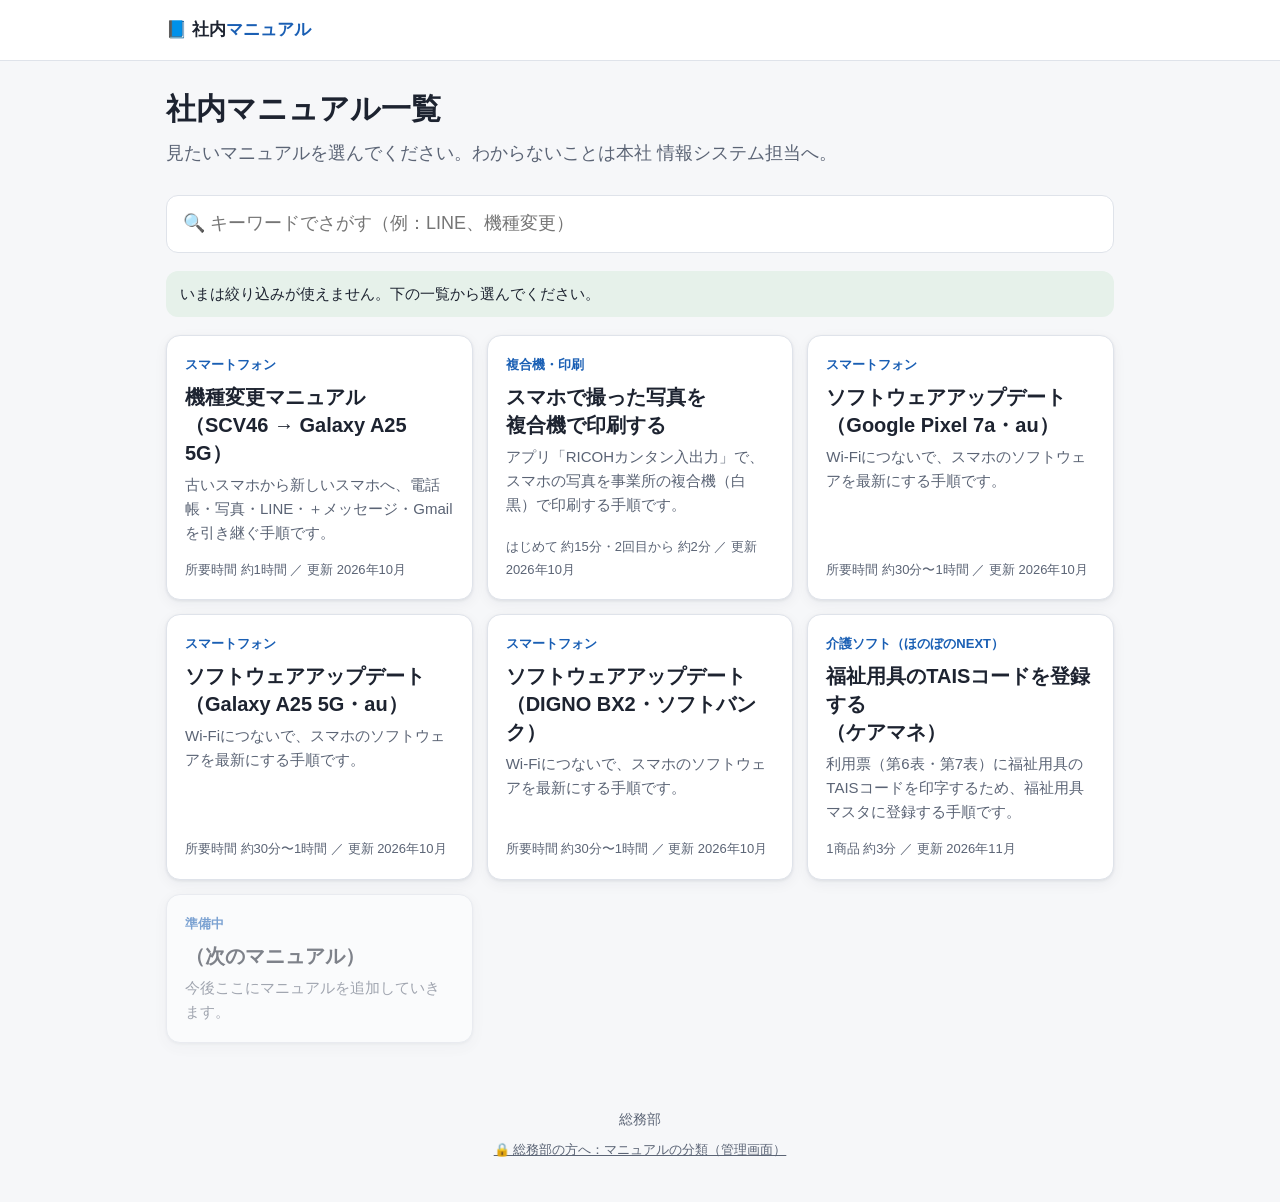
==== index.html @ c129416a "新しいマニュアル「福祉用具のTAISコードを登録する（ほのぼのNEXT・ケアマネ）」を追加 Co-Authored-By: Claude Opus 5.5 <noreply@anthropic.com" ====
<!doctype html>
<html lang="ja">
<head>
<meta charset="utf-8">
<meta name="viewport" content="width=device-width, initial-scale=1">
<meta name="robots" content="noindex, nofollow">
<title>社内マニュアル</title>
<link rel="stylesheet" href="assets/style.css">
</head>
<body>
<header class="site-head">
  <div class="wrap">
    <a class="logo" href="index.html">📘 社内<span>マニュアル</span></a>
  </div>
</header>

<main class="wrap">
  <div class="hero">
    <h1>社内マニュアル一覧</h1>
    <p>見たいマニュアルを選んでください。わからないことは本社 情報システム担当へ。</p>
  </div>

  <p><input id="search" class="search" type="search" placeholder="🔍 キーワードでさがす（例：LINE、機種変更）"></p>

  <!-- 絞り込みボタン（中身は assets/top.js が作る。分類は総務部の管理画面 admin.html で決める） -->
  <div id="filters" class="filters" hidden></div>
  <p id="filter-note" class="filter-note" hidden>いまは絞り込みが使えません。下の一覧から選んでください。</p>
  <p id="no-result" class="filter-note" hidden>あてはまるマニュアルがありません。ボタンの「全て」を押すと、すべて表示されます。</p>

  <div class="cards">
    <!-- ▼ マニュアルを追加するときは、この <a class="card"> … </a> をコピーして書きかえてください ▼ -->
    <a class="card" href="manuals/smartphone-kishuhenko/index.html">
      <span class="cat">スマートフォン</span>
      <h2>機種変更マニュアル<br>（SCV46 → Galaxy A25 5G）</h2>
      <p>古いスマホから新しいスマホへ、電話帳・写真・LINE・＋メッセージ・Gmailを引き継ぐ手順です。</p>
      <span class="foot">所要時間 約1時間 ／ 更新 2026年10月</span>
    </a>
    <!-- ▲ ここまで ▲ -->

    <a class="card" href="manuals/fukugoki-smaho-print/index.html">
      <span class="cat">複合機・印刷</span>
      <h2>スマホで撮った写真を<br>複合機で印刷する</h2>
      <p>アプリ「RICOHカンタン入出力」で、スマホの写真を事業所の複合機（白黒）で印刷する手順です。</p>
      <span class="foot">はじめて 約15分・2回目から 約2分 ／ 更新 2026年10月</span>
    </a>

    <a class="card" href="manuals/smartphone-update-pixel7a/index.html">
      <span class="cat">スマートフォン</span>
      <h2>ソフトウェアアップデート<br>（Google Pixel 7a・au）</h2>
      <p>Wi-Fiにつないで、スマホのソフトウェアを最新にする手順です。</p>
      <span class="foot">所要時間 約30分〜1時間 ／ 更新 2026年10月</span>
    </a>

    <a class="card" href="manuals/smartphone-update-galaxya25/index.html">
      <span class="cat">スマートフォン</span>
      <h2>ソフトウェアアップデート<br>（Galaxy A25 5G・au）</h2>
      <p>Wi-Fiにつないで、スマホのソフトウェアを最新にする手順です。</p>
      <span class="foot">所要時間 約30分〜1時間 ／ 更新 2026年10月</span>
    </a>

    <a class="card" href="manuals/smartphone-update-dignobx2/index.html">
      <span class="cat">スマートフォン</span>
      <h2>ソフトウェアアップデート<br>（DIGNO BX2・ソフトバンク）</h2>
      <p>Wi-Fiにつないで、スマホのソフトウェアを最新にする手順です。</p>
      <span class="foot">所要時間 約30分〜1時間 ／ 更新 2026年10月</span>
    </a>

    <a class="card" href="manuals/honobono-tais-touroku/index.html">
      <span class="cat">介護ソフト（ほのぼのNEXT）</span>
      <h2>福祉用具のTAISコードを登録する<br>（ケアマネ）</h2>
      <p>利用票（第6表・第7表）に福祉用具のTAISコードを印字するため、福祉用具マスタに登録する手順です。</p>
      <span class="foot">1商品 約3分 ／ 更新 2026年11月</span>
    </a>

    <a class="card soon" href="#">
      <span class="cat">準備中</span>
      <h2>（次のマニュアル）</h2>
      <p>今後ここにマニュアルを追加していきます。</p>
    </a>
  </div>
</main>

<footer class="site-foot">
  総務部
  <div class="admin-link"><a href="admin.html">🔒 総務部の方へ：マニュアルの分類（管理画面）</a></div>
</footer>
<script src="assets/manual.js"></script>
<script src="assets/config.js"></script>
<script src="assets/top.js"></script>
</body>
</html>
---- assets/style.css ----
/* =========================================================
   社内マニュアル 共通スタイル
   ・文字は大きめ、ボタンは押しやすく
   ・オレンジ＝古いスマホ／青＝新しいスマホ
   ========================================================= */
:root {
  --bg: #f6f7f9;
  --card: #ffffff;
  --text: #1d2330;
  --sub: #5b6475;
  --line: #dfe3ea;
  --brand: #1a5fb4;
  --brand-soft: #e7f0fb;
  --old: #d9640b;        /* 古いスマホ */
  --old-soft: #fff1e5;
  --new: #1a5fb4;        /* 新しいスマホ */
  --new-soft: #e7f0fb;
  --ok: #1f8a4c;
  --ok-soft: #e6f5ec;
  --warn: #b42318;
  --warn-soft: #fdecea;
  --tap: #e5262a;
  --radius: 14px;
  --shadow: 0 1px 3px rgba(20, 30, 50, .08), 0 4px 14px rgba(20, 30, 50, .05);
}
@media (prefers-color-scheme: dark) {
  :root:not([data-theme="light"]) {
    --bg: #14171d; --card: #1d222b; --text: #e8ebf1; --sub: #a3abba; --line: #333a46;
    --brand: #6ea8f0; --brand-soft: #1e2b3d;
    --old: #f39a4f; --old-soft: #33261b; --new: #6ea8f0; --new-soft: #1e2b3d;
    --ok: #5fcf8e; --ok-soft: #19302a; --warn: #f2867d; --warn-soft: #3a2020;
    --shadow: none;
  }
}
:root[data-theme="dark"] {
  --bg: #14171d; --card: #1d222b; --text: #e8ebf1; --sub: #a3abba; --line: #333a46;
  --brand: #6ea8f0; --brand-soft: #1e2b3d;
  --old: #f39a4f; --old-soft: #33261b; --new: #6ea8f0; --new-soft: #1e2b3d;
  --ok: #5fcf8e; --ok-soft: #19302a; --warn: #f2867d; --warn-soft: #3a2020;
  --shadow: none;
}

* { box-sizing: border-box; }
html { scroll-behavior: smooth; scroll-padding-top: 76px; }
body {
  margin: 0;
  background: var(--bg);
  color: var(--text);
  font-family: "BIZ UDPGothic", "Hiragino Kaku Gothic ProN", "Yu Gothic UI", "Meiryo", sans-serif;
  font-size: 18px;
  line-height: 1.75;
  -webkit-text-size-adjust: 100%;
}
a { color: var(--brand); }
img { max-width: 100%; }
.wrap { max-width: 980px; margin: 0 auto; padding: 0 16px; }

/* ---------- ヘッダー ---------- */
.site-head {
  position: sticky; top: 0; z-index: 10;
  background: var(--card); border-bottom: 1px solid var(--line);
}
.site-head .wrap { display: flex; align-items: center; gap: 12px; min-height: 60px; }
.site-head .logo { white-space: nowrap; font-weight: 700; text-decoration: none; color: var(--text); font-size: 17px; }
.site-head .logo span { color: var(--brand); }
.site-head .spacer { flex: 1; }
.btn-ghost {
  border: 1px solid var(--line); background: var(--card); color: var(--text);
  font: inherit; font-size: 15px; padding: 6px 14px; border-radius: 999px; cursor: pointer; text-decoration: none; white-space: nowrap;
}
.btn-ghost:hover { border-color: var(--brand); }

/* ---------- タイトル ---------- */
.hero { padding: 28px 0 8px; }
.hero h1 { font-size: 30px; line-height: 1.35; margin: 0 0 8px; }
.hero p { margin: 0; color: var(--sub); }
.meta { display: flex; flex-wrap: wrap; gap: 8px; margin-top: 14px; }
.chip {
  display: inline-block; font-size: 14px; padding: 3px 12px; border-radius: 999px;
  background: var(--brand-soft); color: var(--brand); font-weight: 700;
}

/* ---------- 目次（ステップ） ---------- */
.toc {
  display: grid; grid-template-columns: repeat(auto-fit, minmax(125px, 1fr)); gap: 8px;
  margin: 20px 0; padding: 0; list-style: none;
}
.toc a {
  display: block; text-decoration: none; color: var(--text);
  background: var(--card); border: 1px solid var(--line); border-radius: 12px;
  padding: 10px 12px; font-size: 15px; line-height: 1.4; height: 100%;
}
.toc a b { display: block; color: var(--brand); font-size: 13px; }
.toc a.done { border-color: var(--ok); background: var(--ok-soft); }
.toc a.done b::after { content: " ✔"; color: var(--ok); }

/* ---------- セクション ---------- */
.section {
  background: var(--card); border-radius: var(--radius); box-shadow: var(--shadow);
  border: 1px solid var(--line); padding: 22px 20px; margin: 20px 0;
}
.section > h2 {
  display: flex; align-items: center; gap: 12px; flex-wrap: wrap;
  font-size: 24px; line-height: 1.4; margin: 0 0 6px;
}
.section > h2 .num {
  flex: none; display: inline-grid; place-items: center;
  min-width: 46px; height: 46px; padding: 0 10px; border-radius: 12px;
  background: var(--brand); color: #fff; font-size: 15px; line-height: 1.1; text-align: center;
}
.section > h2 .time { font-size: 14px; font-weight: 400; color: var(--sub); }
.section > .lead { color: var(--sub); margin: 0 0 12px; }

/* ---------- 手順（1つの操作＝1ブロック） ---------- */
.step {
  display: grid; grid-template-columns: 1fr 230px; gap: 20px; align-items: start;
  padding: 18px 0; border-top: 1px dashed var(--line);
}
.step.no-shot { grid-template-columns: 1fr; }
.step h3 { font-size: 20px; margin: 0 0 6px; line-height: 1.5; display: flex; gap: 10px; align-items: baseline; flex-wrap: wrap; }
.step h3 .n {
  flex: none; display: inline-grid; place-items: center; width: 30px; height: 30px; border-radius: 50%;
  background: var(--text); color: var(--card); font-size: 15px;
}
.step ol, .step ul { margin: 6px 0; padding-left: 1.4em; }
.step li { margin: 4px 0; }
.step p { margin: 6px 0; }
.k { /* 画面のボタン名 */
  display: inline-block; font-weight: 700; padding: 0 8px; margin: 0 2px; border-radius: 6px;
  background: var(--bg); border: 1px solid var(--line); line-height: 1.6;
}
.who { /* どちらのスマホで操作するか */
  display: inline-block; font-size: 14px; font-weight: 700; padding: 2px 10px; border-radius: 6px; color: #fff; white-space: nowrap;
}
.who.old { background: var(--old); }
.who.new { background: var(--new); }
.who.both { background: linear-gradient(90deg, var(--old) 50%, var(--new) 50%); }

@media (max-width: 680px) {
  .hero h1 { font-size: 25px; }
  .step { grid-template-columns: 1fr; }
  .step .shot { justify-self: center; }
  .section { padding: 18px 14px; }
  .site-head .wrap { gap: 6px; }
  .btn-ghost { font-size: 13px; padding: 5px 10px; }
}

/* ---------- 注意・ヒント ---------- */
.box { border-radius: 12px; padding: 12px 16px; margin: 12px 0; border-left: 6px solid; }
.box p { margin: 4px 0; }
.box ul { margin: 4px 0; padding-left: 1.3em; }
.box .ttl { font-weight: 700; display: block; }
.box.warn { background: var(--warn-soft); border-color: var(--warn); }
.box.warn .ttl { color: var(--warn); }
.box.ok { background: var(--ok-soft); border-color: var(--ok); }
.box.ok .ttl { color: var(--ok); }
.box.info { background: var(--brand-soft); border-color: var(--brand); }
.box.info .ttl { color: var(--brand); }
.box.hq { background: var(--bg); border: 2px dashed var(--sub); border-left-width: 2px; }

/* ---------- チェックリスト ---------- */
.check { list-style: none; padding: 0 !important; margin: 8px 0; }
.check li { margin: 0 0 8px !important; }
.check label {
  display: flex; gap: 12px; align-items: flex-start; cursor: pointer;
  background: var(--bg); border: 1px solid var(--line); border-radius: 10px; padding: 10px 12px;
}
.check input { width: 24px; height: 24px; margin: 3px 0 0; flex: none; accent-color: var(--ok); }
.check input:checked + span { color: var(--sub); text-decoration: line-through; }
.check label:has(input:checked) { background: var(--ok-soft); border-color: var(--ok); }

/* ---------- 用意するもの ---------- */
.items { display: grid; grid-template-columns: repeat(auto-fit, minmax(190px, 1fr)); gap: 10px; margin: 10px 0; }
.items div { background: var(--bg); border: 1px solid var(--line); border-radius: 12px; padding: 12px; font-size: 16px; line-height: 1.5; }
.items .ic { font-size: 28px; display: block; }

/* ---------- 困ったとき ---------- */
details { border: 1px solid var(--line); border-radius: 10px; margin: 8px 0; background: var(--bg); }
summary { cursor: pointer; padding: 12px 14px; font-weight: 700; }
details > div { padding: 0 16px 12px; }

/* ---------- 一覧ページのカード ---------- */
.search { width: 100%; font: inherit; padding: 12px 16px; border: 1px solid var(--line); border-radius: 12px; background: var(--card); color: var(--text); }
.cards { display: grid; grid-template-columns: repeat(auto-fill, minmax(270px, 1fr)); gap: 14px; margin: 18px 0 40px; }
.card {
  display: flex; flex-direction: column; gap: 6px; text-decoration: none; color: var(--text);
  background: var(--card); border: 1px solid var(--line); border-radius: var(--radius); padding: 18px; box-shadow: var(--shadow);
}
.card:hover { border-color: var(--brand); }
.card .cat { font-size: 13px; color: var(--brand); font-weight: 700; }
.card h2 { font-size: 20px; margin: 0; line-height: 1.4; }
.card p { margin: 0; color: var(--sub); font-size: 15px; line-height: 1.6; }
.card .foot { margin-top: auto; padding-top: 8px; font-size: 13px; color: var(--sub); }
.card.soon { opacity: .55; pointer-events: none; }

/* ---------- 一覧ページの絞り込みボタン（会社の色：緑） ---------- */
:root { --kt-green: #007237; --kt-green-soft: #e6f1ea; }
@media (prefers-color-scheme: dark) { :root:not([data-theme="light"]) { --kt-green: #4fbf7f; --kt-green-soft: #18301f; } }
:root[data-theme="dark"] { --kt-green: #4fbf7f; --kt-green-soft: #18301f; }
.filters { display: grid; gap: 10px; margin: 14px 0 0; }
.filters[hidden], .filter-note[hidden] { display: none; }
.filter-row { display: flex; flex-wrap: wrap; align-items: center; gap: 8px; }
.filter-label { flex: 0 0 4.2em; font-size: 14px; font-weight: 700; color: var(--sub); }
.filter-btn {
  font: inherit; font-size: 15px; line-height: 1.3; min-height: 40px; padding: 7px 14px;
  border: 1px solid var(--line); border-radius: 999px; background: var(--card); color: var(--text); cursor: pointer;
}
.filter-btn:hover { border-color: var(--kt-green); }
.filter-btn[aria-pressed="true"] { background: var(--kt-green); border-color: var(--kt-green); color: #fff; font-weight: 700; }
:root[data-theme="dark"] .filter-btn[aria-pressed="true"] { color: #10170f; }
@media (prefers-color-scheme: dark) { :root:not([data-theme="light"]) .filter-btn[aria-pressed="true"] { color: #10170f; } }
.filter-btn:focus-visible { outline: 3px solid var(--kt-green-soft); outline-offset: 2px; }
.filter-note { margin: 12px 0 0; padding: 10px 14px; border-radius: 12px; background: var(--kt-green-soft); color: var(--text); font-size: 15px; }
@media (max-width: 480px) { .filter-label { flex-basis: 100%; } }
.site-foot .admin-link { margin-top: 8px; font-size: 13px; }
.site-foot .admin-link a { color: var(--sub); }

.site-foot { color: var(--sub); font-size: 14px; padding: 24px 0 40px; text-align: center; }

/* =========================================================
   スマホ画面のイメージ（スクリーンショット代わり）
   実機のスクリーンショットに差し替える場合は
   <figure class="shot"> の中を <img src="..."> にするだけでOK
   ========================================================= */
.shot { margin: 0; text-align: center; }
.shot figcaption { font-size: 14px; margin-bottom: 6px; }
.shot img { width: 220px; border-radius: 22px; border: 1px solid var(--line); }
.phone {
  width: 220px; height: 420px; margin: 0 auto; position: relative; overflow: hidden;
  border: 9px solid #1f2229; border-radius: 30px; background: #fff; color: #1f2229;
  font-family: "Yu Gothic UI", "Meiryo", sans-serif; font-size: 12px; line-height: 1.45; text-align: left;
  box-shadow: 0 6px 16px rgba(0,0,0,.15);
}
.phone.old { border-color: #3a2a1d; }
.phone .sb { display: flex; justify-content: space-between; padding: 4px 12px 2px; font-size: 10px; color: #666; }
.phone .app { padding: 8px 12px; font-weight: 700; font-size: 14px; border-bottom: 1px solid #eee; display: flex; align-items: center; gap: 6px; }
.phone .app.line { background: #06c755; color: #fff; border: 0; }
.phone .body { padding: 10px 12px; }
.phone .big { font-size: 17px; font-weight: 700; margin: 14px 0 6px; line-height: 1.35; }
.phone .muted { color: #777; font-size: 11px; }
.phone .row { padding: 9px 10px; border-bottom: 1px solid #f0f0f0; display: flex; align-items: center; gap: 8px; }
.phone .row .ico { width: 22px; height: 22px; border-radius: 6px; background: #e8ecf3; flex: none; display: grid; place-items: center; font-size: 12px; }
.phone .row small { display: block; color: #888; font-size: 10px; }
.phone .pill {
  display: block; text-align: center; padding: 8px 10px; margin: 8px 0; border-radius: 999px;
  background: #1a5fb4; color: #fff; font-weight: 700;
}
.phone .pill.line { background: #06c755; }
.phone .pill.light { background: #eef2f8; color: #1a5fb4; }
.phone .bottom { position: absolute; left: 12px; right: 12px; bottom: 14px; }
.phone .bottom.split { display: flex; justify-content: space-between; align-items: center; }
.phone .tabs { position: absolute; left: 0; right: 0; bottom: 0; display: flex; border-top: 1px solid #eee; background: #fafafa; }
.phone .tabs span { flex: 1; text-align: center; padding: 8px 0; font-size: 10px; color: #888; }
.phone .tabs span.on { color: #1f2229; font-weight: 700; }
.phone .center { text-align: center; }
.phone .qr {
  width: 110px; height: 110px; margin: 10px auto; background:
    conic-gradient(from 90deg at 2px 2px, #0000 25%, #1f2229 0) 0 0/14px 14px,
    repeating-linear-gradient(45deg, #1f2229 0 4px, #fff 4px 9px);
  border: 8px solid #fff; outline: 2px solid #1f2229;
}
.phone .cam {
  width: 130px; height: 130px; margin: 14px auto; border-radius: 12px; background: #2a2e36; position: relative;
}
.phone .cam::before { content: ""; position: absolute; inset: 22px; border: 3px solid #fff; border-radius: 10px; }
.phone .tick { display: inline-grid; place-items: center; width: 16px; height: 16px; border-radius: 4px; background: #1a5fb4; color: #fff; font-size: 10px; flex: none; }
.phone .bar { height: 8px; background: #e8ecf3; border-radius: 99px; overflow: hidden; margin: 10px 0 4px; }
.phone .bar i { display: block; height: 100%; width: 62%; background: #1a5fb4; }
.phone .avatar { width: 26px; height: 26px; border-radius: 50%; background: #9db8e0; display: inline-block; }
.phone .grid { display: grid; grid-template-columns: repeat(3, 1fr); gap: 3px; margin-top: 8px; }
.phone .grid i { aspect-ratio: 1; background: #cfd9e6; border-radius: 2px; }
.phone .grid i:nth-child(3n) { background: #e7d6c3; }
.phone .grid i:nth-child(4n) { background: #c9e2cf; }
.phone .input { border: 1px solid #ccd; border-radius: 6px; padding: 7px 8px; margin: 6px 0; color: #999; }
.phone .dots { display: flex; justify-content: center; gap: 8px; margin: 14px 0; }
.phone .dots i { width: 14px; height: 14px; border-radius: 50%; border: 2px solid #1f2229; }
.phone .dots i.f { background: #1f2229; }

/* タップする場所（赤い枠） */
.phone .tap { outline: 3px solid var(--tap); outline-offset: 1px; border-radius: 8px; position: relative; animation: blink 1.6s ease-in-out infinite; }
.phone .tap::after {
  content: "タップ"; position: absolute; right: -2px; top: -14px;
  background: var(--tap); color: #fff; font-size: 9px; font-weight: 700; padding: 1px 6px; border-radius: 99px; line-height: 1.5;
}
.phone .tap.lbl-left::after { right: auto; left: -2px; }
@keyframes blink { 50% { outline-color: rgba(229, 38, 42, .35); } }
@media (prefers-reduced-motion: reduce) { .phone .tap { animation: none; } }

/* ---------- 印刷 ---------- */
@media print {
  body { background: #fff; font-size: 13px; }
  .site-head, .toc, .no-print { display: none !important; }
  .section { box-shadow: none; break-inside: auto; padding: 10px 0; border: 0; border-top: 2px solid #000; border-radius: 0; }
  .step { break-inside: avoid; grid-template-columns: 1fr 170px; }
  .phone { width: 160px; height: 305px; font-size: 9px; box-shadow: none; transform: none; }
  .phone .tap { animation: none; }
  details { border: 0; } details > div { display: block; }
}

/* ---------- 説明用のイラスト（SVG） ---------- */
.illust svg { width: 230px; height: auto; background: #fff; border-radius: 16px; border: 1px solid var(--line); display: block; margin: 0 auto; }
.illust .t { font-family: "Yu Gothic UI", "Meiryo", sans-serif; font-size: 12px; fill: #1f2229; }
.illust .t.b { font-weight: 700; font-size: 13px; }
.illust .t.s { font-size: 11px; }
.illust .t.sub { fill: #6b7280; }
.illust .t.red { fill: #e5262a; font-weight: 700; }
.illust .box-out { fill: #f1f3f6; stroke: #6b7280; stroke-width: 1.5; }
.illust .box-in { fill: #fff; stroke: #1a5fb4; stroke-width: 1.5; }
.illust .body { fill: #1f2229; }
.illust .screen { fill: #dfe8f5; }
.illust .tray { fill: #c9ced6; stroke: #8a919c; stroke-width: 1; }
.illust .slot { fill: #eef0f3; stroke: #8a919c; }
.illust .sim { fill: #fff; stroke: #1f2229; stroke-width: 1.5; }
.illust .gold { fill: #e3b341; stroke: #a07a1c; }
.illust .pin { fill: none; stroke: #4b5563; stroke-width: 2; }
.illust .arrow { fill: none; stroke: #1f2229; stroke-width: 1.5; }
.illust .ring { fill: none; stroke: #e5262a; stroke-width: 3; }
@media print { .illust svg { width: 170px; } }

/* ---------- とても狭い画面への対応 ---------- */
.phone { max-width: 100%; }
.illust svg, .shot img { max-width: 100%; }
@media (max-width: 380px) {
  .wrap { padding: 0 10px; }
  .section { padding: 16px 10px; }
  .site-head .logo { font-size: 15px; }
  #print-page { display: none; }
}
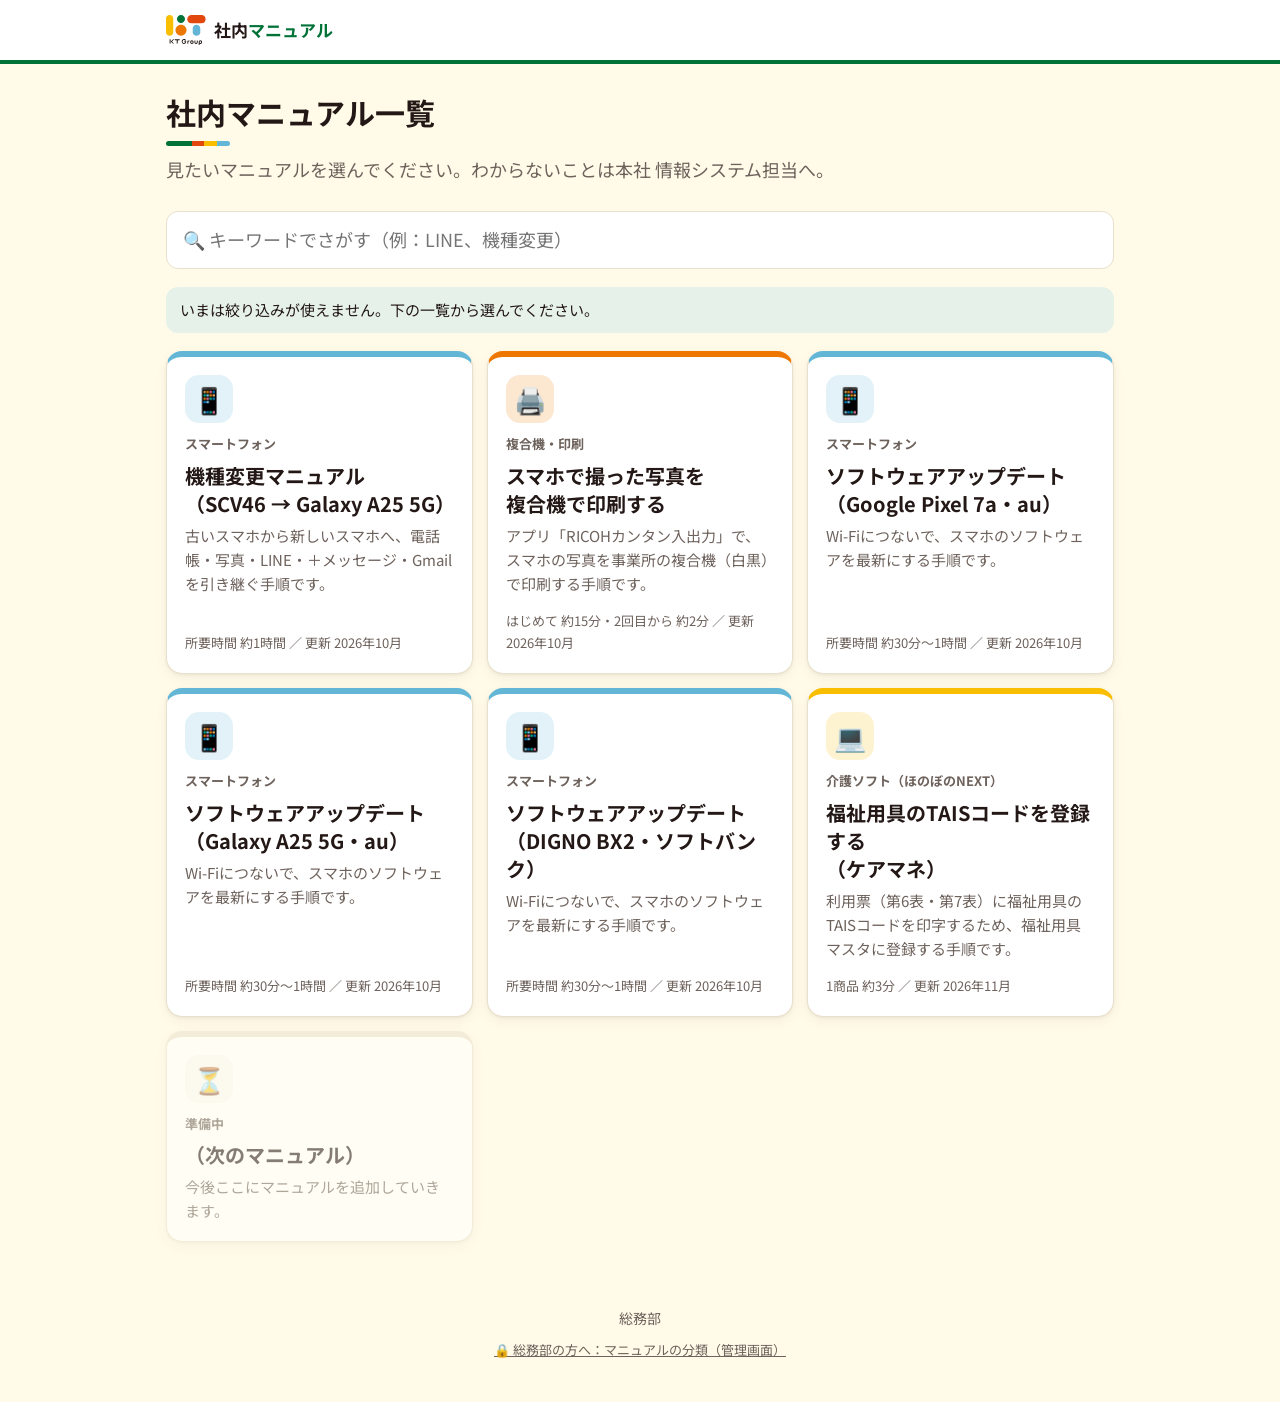
==== commit 45600975: "サイト全体を会社の色（KTカラー）に変更し、ロゴとアイコンを追加 - 背景クリーム・メイン緑・強調の朱、文字は Noto Sans JP（会社のホームページと同じ） - ヘッダーに KTグループのロゴ" ====
--- a/index.html
+++ b/index.html
@@ -10,7 +10,7 @@
 <body>
 <header class="site-head">
   <div class="wrap">
-    <a class="logo" href="index.html">📘 社内<span>マニュアル</span></a>
+    <a class="logo" href="index.html"><img class="logo-img" src="assets/kt-logo.svg" alt="KTグループ">社内<span>マニュアル</span></a>
   </div>
 </header>
 
@@ -28,8 +28,10 @@
   <p id="no-result" class="filter-note" hidden>あてはまるマニュアルがありません。ボタンの「全て」を押すと、すべて表示されます。</p>
 
   <div class="cards">
-    <!-- ▼ マニュアルを追加するときは、この <a class="card"> … </a> をコピーして書きかえてください ▼ -->
-    <a class="card" href="manuals/smartphone-kishuhenko/index.html">
+    <!-- ▼ マニュアルを追加するときは、この <a class="card …"> … </a> をコピーして書きかえてください
+         色とアイコン：c-phone 📱（スマホ）／c-print 🖨️（複合機）／c-care 💻（介護ソフト）／c-pc 🖥️（パソコン） ▼ -->
+    <a class="card c-phone" href="manuals/smartphone-kishuhenko/index.html">
+      <span class="card-ic" aria-hidden="true">📱</span>
       <span class="cat">スマートフォン</span>
       <h2>機種変更マニュアル<br>（SCV46 → Galaxy A25 5G）</h2>
       <p>古いスマホから新しいスマホへ、電話帳・写真・LINE・＋メッセージ・Gmailを引き継ぐ手順です。</p>
@@ -37,35 +39,40 @@
     </a>
     <!-- ▲ ここまで ▲ -->
 
-    <a class="card" href="manuals/fukugoki-smaho-print/index.html">
+    <a class="card c-print" href="manuals/fukugoki-smaho-print/index.html">
+      <span class="card-ic" aria-hidden="true">🖨️</span>
       <span class="cat">複合機・印刷</span>
       <h2>スマホで撮った写真を<br>複合機で印刷する</h2>
       <p>アプリ「RICOHカンタン入出力」で、スマホの写真を事業所の複合機（白黒）で印刷する手順です。</p>
       <span class="foot">はじめて 約15分・2回目から 約2分 ／ 更新 2026年10月</span>
     </a>
 
-    <a class="card" href="manuals/smartphone-update-pixel7a/index.html">
+    <a class="card c-phone" href="manuals/smartphone-update-pixel7a/index.html">
+      <span class="card-ic" aria-hidden="true">📱</span>
       <span class="cat">スマートフォン</span>
       <h2>ソフトウェアアップデート<br>（Google Pixel 7a・au）</h2>
       <p>Wi-Fiにつないで、スマホのソフトウェアを最新にする手順です。</p>
       <span class="foot">所要時間 約30分〜1時間 ／ 更新 2026年10月</span>
     </a>
 
-    <a class="card" href="manuals/smartphone-update-galaxya25/index.html">
+    <a class="card c-phone" href="manuals/smartphone-update-galaxya25/index.html">
+      <span class="card-ic" aria-hidden="true">📱</span>
       <span class="cat">スマートフォン</span>
       <h2>ソフトウェアアップデート<br>（Galaxy A25 5G・au）</h2>
       <p>Wi-Fiにつないで、スマホのソフトウェアを最新にする手順です。</p>
       <span class="foot">所要時間 約30分〜1時間 ／ 更新 2026年10月</span>
     </a>
 
-    <a class="card" href="manuals/smartphone-update-dignobx2/index.html">
+    <a class="card c-phone" href="manuals/smartphone-update-dignobx2/index.html">
+      <span class="card-ic" aria-hidden="true">📱</span>
       <span class="cat">スマートフォン</span>
       <h2>ソフトウェアアップデート<br>（DIGNO BX2・ソフトバンク）</h2>
       <p>Wi-Fiにつないで、スマホのソフトウェアを最新にする手順です。</p>
       <span class="foot">所要時間 約30分〜1時間 ／ 更新 2026年10月</span>
     </a>
 
-    <a class="card" href="manuals/honobono-tais-touroku/index.html">
+    <a class="card c-care" href="manuals/honobono-tais-touroku/index.html">
+      <span class="card-ic" aria-hidden="true">💻</span>
       <span class="cat">介護ソフト（ほのぼのNEXT）</span>
       <h2>福祉用具のTAISコードを登録する<br>（ケアマネ）</h2>
       <p>利用票（第6表・第7表）に福祉用具のTAISコードを印字するため、福祉用具マスタに登録する手順です。</p>
@@ -73,6 +80,7 @@
     </a>
 
     <a class="card soon" href="#">
+      <span class="card-ic" aria-hidden="true">⏳</span>
       <span class="cat">準備中</span>
       <h2>（次のマニュアル）</h2>
       <p>今後ここにマニュアルを追加していきます。</p>
--- a/assets/style.css
+++ b/assets/style.css
@@ -3,40 +3,50 @@
    ・文字は大きめ、ボタンは押しやすく
    ・オレンジ＝古いスマホ／青＝新しいスマホ
    ========================================================= */
+@import url("https://fonts.googleapis.com/css2?family=Noto+Sans+JP:wght@400;700&family=Outfit:wght@500;700&display=swap");
+
+/* 会社の色（KTカラー：https://kt-group.jp と同じ）
+   緑 #007237（メイン）／朱 #E2470E（強調）／黄 #F9BE00・オレンジ #ED7700・水色 #64B6D6（区分け） */
 :root {
-  --bg: #f6f7f9;
+  --bg: #FFFBE8;         /* クリーム色 */
   --card: #ffffff;
-  --text: #1d2330;
-  --sub: #5b6475;
-  --line: #dfe3ea;
-  --brand: #1a5fb4;
-  --brand-soft: #e7f0fb;
-  --old: #d9640b;        /* 古いスマホ */
-  --old-soft: #fff1e5;
-  --new: #1a5fb4;        /* 新しいスマホ */
-  --new-soft: #e7f0fb;
-  --ok: #1f8a4c;
-  --ok-soft: #e6f5ec;
-  --warn: #b42318;
-  --warn-soft: #fdecea;
-  --tap: #e5262a;
-  --radius: 14px;
-  --shadow: 0 1px 3px rgba(20, 30, 50, .08), 0 4px 14px rgba(20, 30, 50, .05);
+  --text: #231815;
+  --sub: #6E625C;
+  --line: #e9e0cc;
+  --brand: #007237;      /* 緑 */
+  --brand-soft: #e6f1ea;
+  --accent: #E2470E;     /* 朱 */
+  --old: #C96300;        /* 古い機器（KTオレンジ。白い文字が読める濃さ） */
+  --old-soft: #fff1e0;
+  --new: #2A7FA6;        /* 新しい機器（KT水色。白い文字が読める濃さ） */
+  --new-soft: #e5f3f9;
+  --info: #2A7FA6;
+  --info-soft: #e5f3f9;
+  --ok: #007237;
+  --ok-soft: #e6f1ea;
+  --warn: #C93D0A;       /* 朱（文字が読める濃さ） */
+  --warn-soft: #fdece4;
+  --tap: #E2470E;
+  --c-green: #007237; --c-orange: #ED7700; --c-yellow: #F9BE00; --c-sky: #64B6D6;
+  --radius: 16px;
+  --shadow: 0 1px 3px rgba(35, 24, 21, .06), 0 4px 14px rgba(35, 24, 21, .05);
 }
 @media (prefers-color-scheme: dark) {
   :root:not([data-theme="light"]) {
-    --bg: #14171d; --card: #1d222b; --text: #e8ebf1; --sub: #a3abba; --line: #333a46;
-    --brand: #6ea8f0; --brand-soft: #1e2b3d;
-    --old: #f39a4f; --old-soft: #33261b; --new: #6ea8f0; --new-soft: #1e2b3d;
-    --ok: #5fcf8e; --ok-soft: #19302a; --warn: #f2867d; --warn-soft: #3a2020;
+    --bg: #1a1714; --card: #24201c; --text: #f3ece4; --sub: #b3a89f; --line: #3b342d;
+    --brand: #4fbf7f; --brand-soft: #18301f; --accent: #ff7a45;
+    --old: #f39a4f; --old-soft: #33261b; --new: #6cc0e0; --new-soft: #17303a;
+    --info: #6cc0e0; --info-soft: #17303a;
+    --ok: #4fbf7f; --ok-soft: #18301f; --warn: #ff8a5c; --warn-soft: #3a2218; --tap: #ff7a45;
     --shadow: none;
   }
 }
 :root[data-theme="dark"] {
-  --bg: #14171d; --card: #1d222b; --text: #e8ebf1; --sub: #a3abba; --line: #333a46;
-  --brand: #6ea8f0; --brand-soft: #1e2b3d;
-  --old: #f39a4f; --old-soft: #33261b; --new: #6ea8f0; --new-soft: #1e2b3d;
-  --ok: #5fcf8e; --ok-soft: #19302a; --warn: #f2867d; --warn-soft: #3a2020;
+  --bg: #1a1714; --card: #24201c; --text: #f3ece4; --sub: #b3a89f; --line: #3b342d;
+  --brand: #4fbf7f; --brand-soft: #18301f; --accent: #ff7a45;
+  --old: #f39a4f; --old-soft: #33261b; --new: #6cc0e0; --new-soft: #17303a;
+  --info: #6cc0e0; --info-soft: #17303a;
+  --ok: #4fbf7f; --ok-soft: #18301f; --warn: #ff8a5c; --warn-soft: #3a2218; --tap: #ff7a45;
   --shadow: none;
 }
 
@@ -46,7 +56,7 @@
   margin: 0;
   background: var(--bg);
   color: var(--text);
-  font-family: "BIZ UDPGothic", "Hiragino Kaku Gothic ProN", "Yu Gothic UI", "Meiryo", sans-serif;
+  font-family: "Noto Sans JP", "BIZ UDPGothic", "Hiragino Kaku Gothic ProN", "Yu Gothic UI", "Meiryo", sans-serif;
   font-size: 18px;
   line-height: 1.75;
   -webkit-text-size-adjust: 100%;
@@ -58,21 +68,24 @@
 /* ---------- ヘッダー ---------- */
 .site-head {
   position: sticky; top: 0; z-index: 10;
-  background: var(--card); border-bottom: 1px solid var(--line);
+  background: var(--card); border-bottom: 4px solid var(--brand);
 }
 .site-head .wrap { display: flex; align-items: center; gap: 12px; min-height: 60px; }
-.site-head .logo { white-space: nowrap; font-weight: 700; text-decoration: none; color: var(--text); font-size: 17px; }
+.site-head .logo { white-space: nowrap; font-weight: 700; text-decoration: none; color: var(--text); font-size: 17px; display: inline-flex; align-items: center; }
+.site-head .logo-img { height: 30px; width: auto; display: block; margin-right: 8px; }
 .site-head .logo span { color: var(--brand); }
 .site-head .spacer { flex: 1; }
 .btn-ghost {
   border: 1px solid var(--line); background: var(--card); color: var(--text);
   font: inherit; font-size: 15px; padding: 6px 14px; border-radius: 999px; cursor: pointer; text-decoration: none; white-space: nowrap;
 }
-.btn-ghost:hover { border-color: var(--brand); }
+.btn-ghost:hover { border-color: var(--brand); color: var(--brand); }
+#reset-check { white-space: normal; text-align: left; border-radius: 14px; }
 
 /* ---------- タイトル ---------- */
 .hero { padding: 28px 0 8px; }
 .hero h1 { font-size: 30px; line-height: 1.35; margin: 0 0 8px; }
+.hero h1::after { content: ""; display: block; width: 64px; height: 5px; border-radius: 99px; margin-top: 8px; background: linear-gradient(90deg, var(--c-green) 0 40%, var(--accent) 40% 60%, var(--c-yellow) 60% 80%, var(--c-sky) 80%); }
 .hero p { margin: 0; color: var(--sub); }
 .meta { display: flex; flex-wrap: wrap; gap: 8px; margin-top: 14px; }
 .chip {
@@ -154,8 +167,8 @@
 .box.warn .ttl { color: var(--warn); }
 .box.ok { background: var(--ok-soft); border-color: var(--ok); }
 .box.ok .ttl { color: var(--ok); }
-.box.info { background: var(--brand-soft); border-color: var(--brand); }
-.box.info .ttl { color: var(--brand); }
+.box.info { background: var(--info-soft); border-color: var(--info); }
+.box.info .ttl { color: var(--info); }
 .box.hq { background: var(--bg); border: 2px dashed var(--sub); border-left-width: 2px; }
 
 /* ---------- チェックリスト ---------- */
@@ -186,17 +199,26 @@
   display: flex; flex-direction: column; gap: 6px; text-decoration: none; color: var(--text);
   background: var(--card); border: 1px solid var(--line); border-radius: var(--radius); padding: 18px; box-shadow: var(--shadow);
 }
-.card:hover { border-color: var(--brand); }
-.card .cat { font-size: 13px; color: var(--brand); font-weight: 700; }
+.card { position: relative; border-top: 6px solid var(--band, var(--c-green)); }
+.card:hover { border-color: var(--brand); border-top-color: var(--band, var(--c-green)); transform: translateY(-2px); }
+.card { transition: transform .15s, border-color .15s; }
+.card .card-ic {
+  display: inline-grid; place-items: center; width: 48px; height: 48px; border-radius: 14px; font-size: 26px; line-height: 1;
+  background: color-mix(in srgb, var(--band, var(--c-green)) 18%, var(--card)); margin-bottom: 4px;
+}
+.card.c-phone { --band: var(--c-sky); }
+.card.c-print { --band: var(--c-orange); }
+.card.c-care  { --band: var(--c-yellow); }
+.card.c-pc    { --band: var(--c-green); }
+.card.soon    { --band: var(--line); }
+@media (prefers-reduced-motion: reduce) { .card, .card:hover { transition: none; transform: none; } }
+.card .cat { font-size: 13px; color: var(--sub); font-weight: 700; }
 .card h2 { font-size: 20px; margin: 0; line-height: 1.4; }
 .card p { margin: 0; color: var(--sub); font-size: 15px; line-height: 1.6; }
 .card .foot { margin-top: auto; padding-top: 8px; font-size: 13px; color: var(--sub); }
 .card.soon { opacity: .55; pointer-events: none; }
 
 /* ---------- 一覧ページの絞り込みボタン（会社の色：緑） ---------- */
-:root { --kt-green: #007237; --kt-green-soft: #e6f1ea; }
-@media (prefers-color-scheme: dark) { :root:not([data-theme="light"]) { --kt-green: #4fbf7f; --kt-green-soft: #18301f; } }
-:root[data-theme="dark"] { --kt-green: #4fbf7f; --kt-green-soft: #18301f; }
 .filters { display: grid; gap: 10px; margin: 14px 0 0; }
 .filters[hidden], .filter-note[hidden] { display: none; }
 .filter-row { display: flex; flex-wrap: wrap; align-items: center; gap: 8px; }
@@ -205,12 +227,12 @@
   font: inherit; font-size: 15px; line-height: 1.3; min-height: 40px; padding: 7px 14px;
   border: 1px solid var(--line); border-radius: 999px; background: var(--card); color: var(--text); cursor: pointer;
 }
-.filter-btn:hover { border-color: var(--kt-green); }
-.filter-btn[aria-pressed="true"] { background: var(--kt-green); border-color: var(--kt-green); color: #fff; font-weight: 700; }
+.filter-btn:hover { border-color: var(--brand); }
+.filter-btn[aria-pressed="true"] { background: var(--brand); border-color: var(--brand); color: #fff; font-weight: 700; }
 :root[data-theme="dark"] .filter-btn[aria-pressed="true"] { color: #10170f; }
 @media (prefers-color-scheme: dark) { :root:not([data-theme="light"]) .filter-btn[aria-pressed="true"] { color: #10170f; } }
-.filter-btn:focus-visible { outline: 3px solid var(--kt-green-soft); outline-offset: 2px; }
-.filter-note { margin: 12px 0 0; padding: 10px 14px; border-radius: 12px; background: var(--kt-green-soft); color: var(--text); font-size: 15px; }
+.filter-btn:focus-visible { outline: 3px solid var(--brand-soft); outline-offset: 2px; }
+.filter-note { margin: 12px 0 0; padding: 10px 14px; border-radius: 12px; background: var(--brand-soft); color: var(--text); font-size: 15px; }
 @media (max-width: 480px) { .filter-label { flex-basis: 100%; } }
 .site-foot .admin-link { margin-top: 8px; font-size: 13px; }
 .site-foot .admin-link a { color: var(--sub); }
@@ -283,7 +305,7 @@
   background: var(--tap); color: #fff; font-size: 9px; font-weight: 700; padding: 1px 6px; border-radius: 99px; line-height: 1.5;
 }
 .phone .tap.lbl-left::after { right: auto; left: -2px; }
-@keyframes blink { 50% { outline-color: rgba(229, 38, 42, .35); } }
+@keyframes blink { 50% { outline-color: rgba(226, 71, 14, .35); } }
 @media (prefers-reduced-motion: reduce) { .phone .tap { animation: none; } }
 
 /* ---------- 印刷 ---------- */
@@ -303,7 +325,7 @@
 .illust .t.b { font-weight: 700; font-size: 13px; }
 .illust .t.s { font-size: 11px; }
 .illust .t.sub { fill: #6b7280; }
-.illust .t.red { fill: #e5262a; font-weight: 700; }
+.illust .t.red { fill: #E2470E; font-weight: 700; }
 .illust .box-out { fill: #f1f3f6; stroke: #6b7280; stroke-width: 1.5; }
 .illust .box-in { fill: #fff; stroke: #1a5fb4; stroke-width: 1.5; }
 .illust .body { fill: #1f2229; }
@@ -314,7 +336,7 @@
 .illust .gold { fill: #e3b341; stroke: #a07a1c; }
 .illust .pin { fill: none; stroke: #4b5563; stroke-width: 2; }
 .illust .arrow { fill: none; stroke: #1f2229; stroke-width: 1.5; }
-.illust .ring { fill: none; stroke: #e5262a; stroke-width: 3; }
+.illust .ring { fill: none; stroke: #E2470E; stroke-width: 3; }
 @media print { .illust svg { width: 170px; } }
 
 /* ---------- とても狭い画面への対応 ---------- */
@@ -326,3 +348,11 @@
   .site-head .logo { font-size: 15px; }
   #print-page { display: none; }
 }
+
+/* ---------- 暗い画面：明るい色の上は濃い文字にする ---------- */
+@media (prefers-color-scheme: dark) {
+  :root:not([data-theme="light"]) .who,
+  :root:not([data-theme="light"]) .section > h2 .num { color: #1a1714; }
+}
+:root[data-theme="dark"] .who,
+:root[data-theme="dark"] .section > h2 .num { color: #1a1714; }
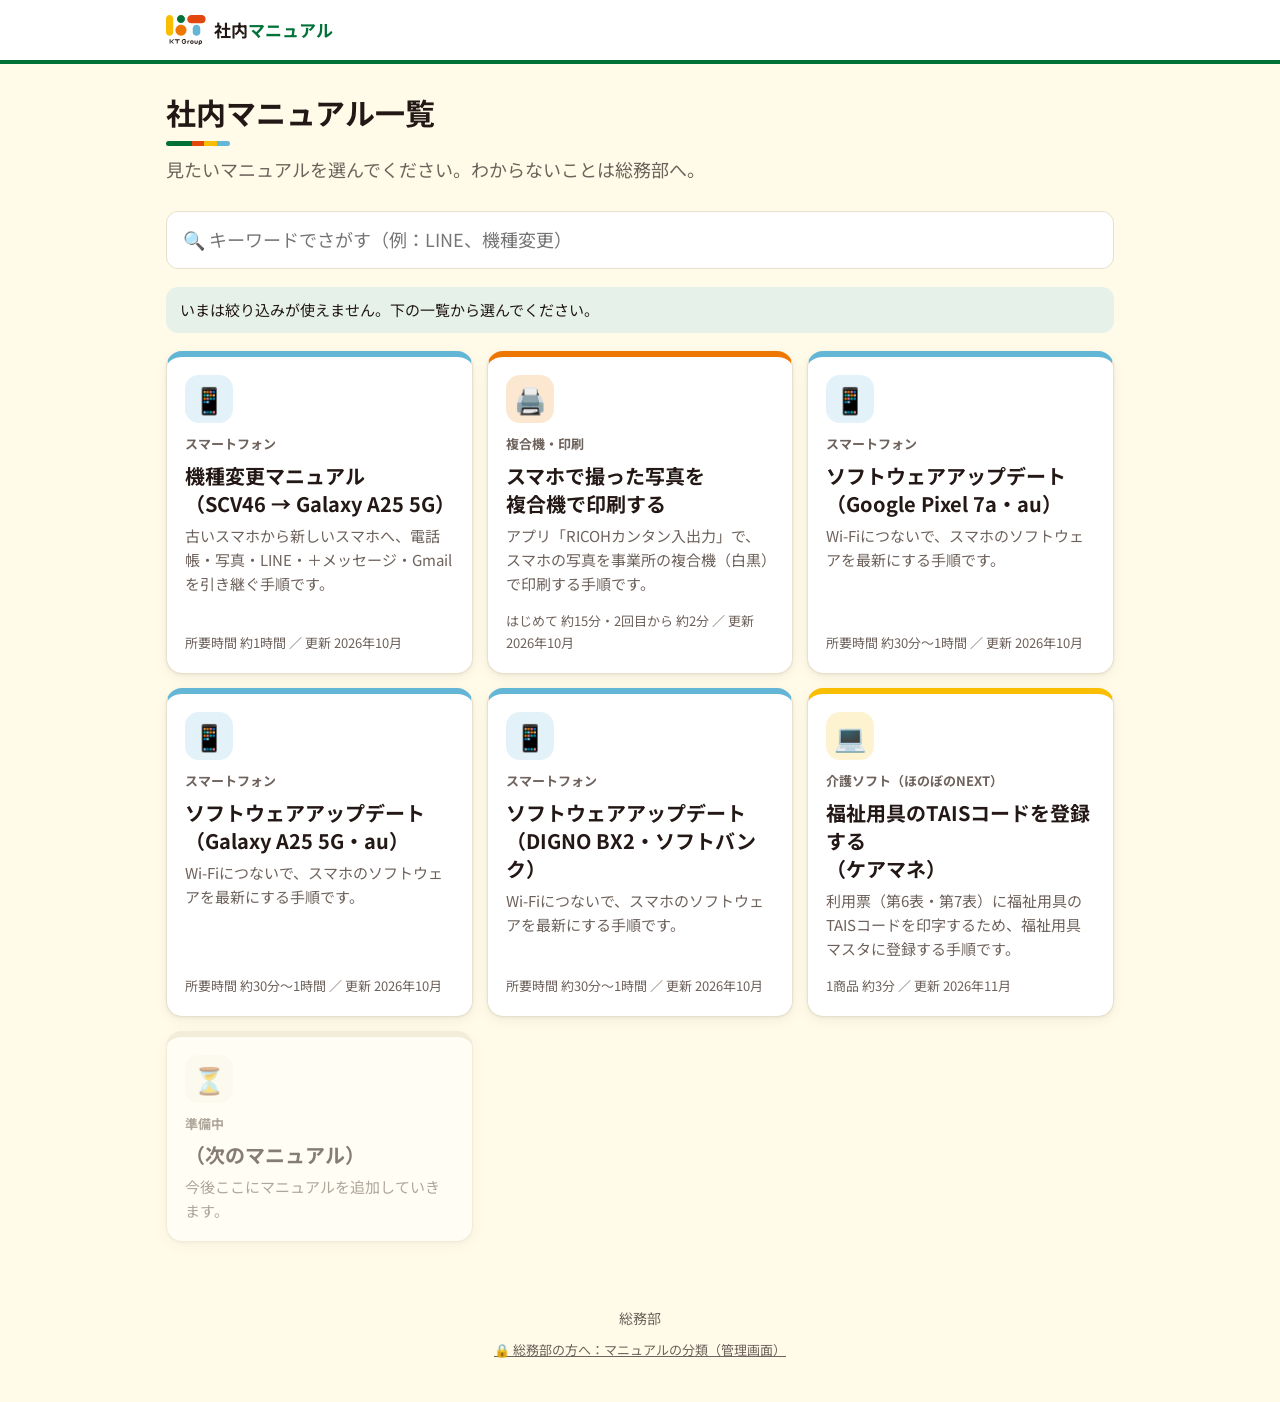
==== commit 42694e63: "トップページの案内文の問い合わせ先を「総務部」に変更 Co-Authored-By: Claude Opus 5.5 <noreply@anthropic.com>" ====
--- a/index.html
+++ b/index.html
@@ -17,7 +17,7 @@
 <main class="wrap">
   <div class="hero">
     <h1>社内マニュアル一覧</h1>
-    <p>見たいマニュアルを選んでください。わからないことは本社 情報システム担当へ。</p>
+    <p>見たいマニュアルを選んでください。わからないことは総務部へ。</p>
   </div>
 
   <p><input id="search" class="search" type="search" placeholder="🔍 キーワードでさがす（例：LINE、機種変更）"></p>
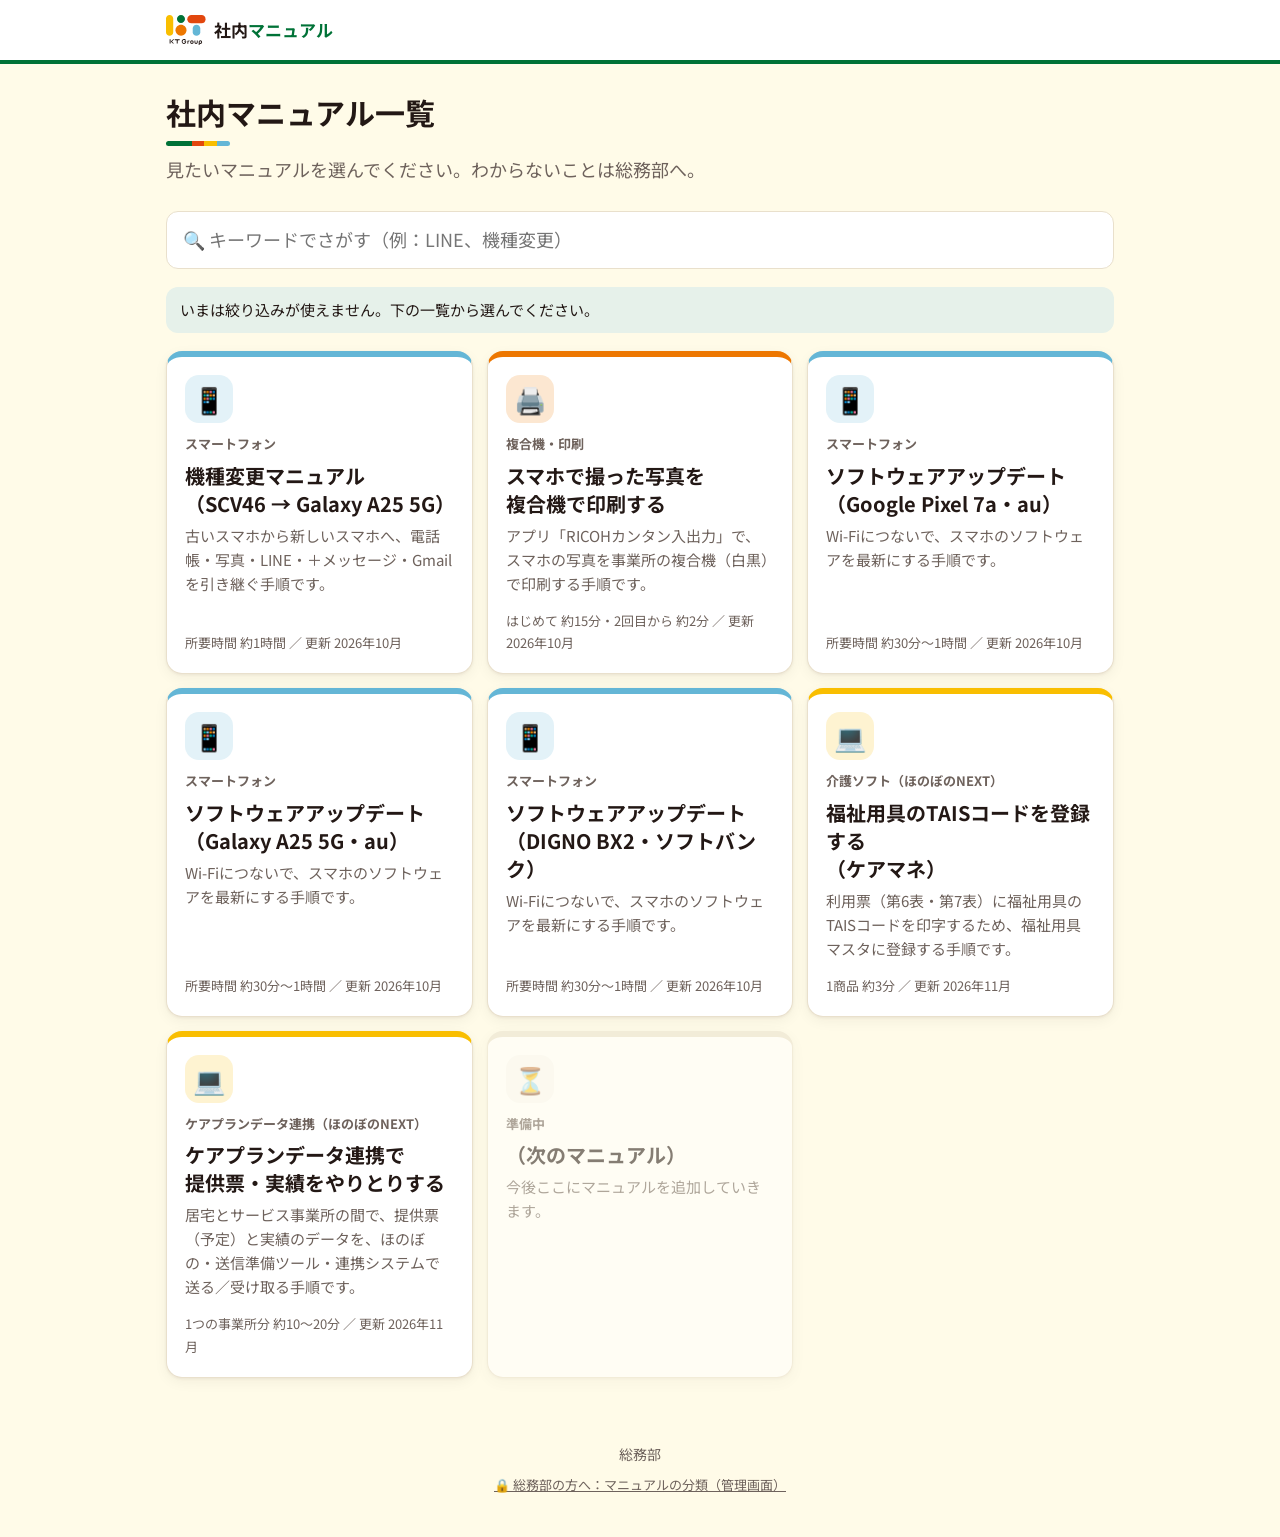
==== commit c7c63a55: "新しいマニュアル「ケアプランデータ連携で提供票・実績をやりとりする」を追加 Co-Authored-By: Claude Opus 5.5 <noreply@anthropic.com>" ====
--- a/index.html
+++ b/index.html
@@ -79,6 +79,14 @@
       <span class="foot">1商品 約3分 ／ 更新 2026年11月</span>
     </a>
 
+    <a class="card c-care" href="manuals/careplan-data-renkei/index.html">
+      <span class="card-ic" aria-hidden="true">💻</span>
+      <span class="cat">ケアプランデータ連携（ほのぼのNEXT）</span>
+      <h2>ケアプランデータ連携で<br>提供票・実績をやりとりする</h2>
+      <p>居宅とサービス事業所の間で、提供票（予定）と実績のデータを、ほのぼの・送信準備ツール・連携システムで送る／受け取る手順です。</p>
+      <span class="foot">1つの事業所分 約10〜20分 ／ 更新 2026年11月</span>
+    </a>
+
     <a class="card soon" href="#">
       <span class="card-ic" aria-hidden="true">⏳</span>
       <span class="cat">準備中</span>
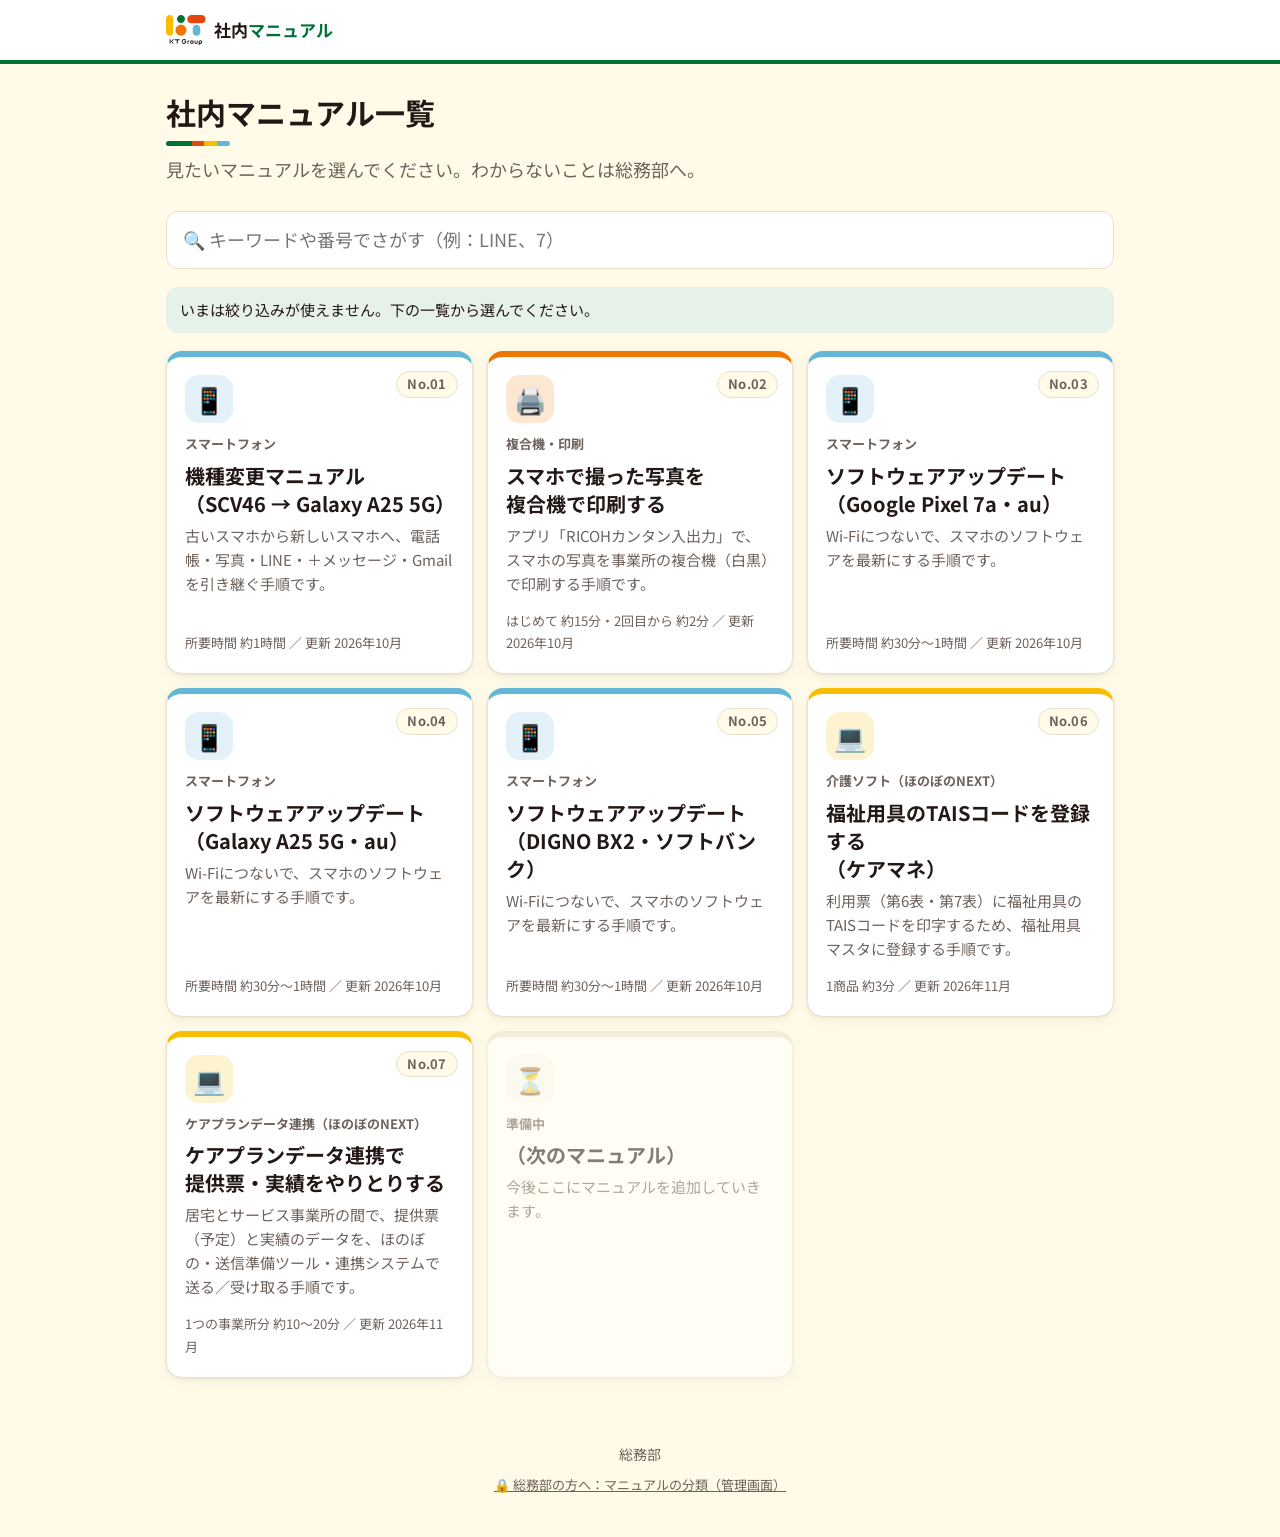
==== commit e28f7d62: "TAISマニュアルを新規登録・修正に分けて更新し、全マニュアルに番号を付けて番号で検索できるようにした Co-Authored-By: Claude Opus 5.5 <noreply@anthrop" ====
--- a/index.html
+++ b/index.html
@@ -20,7 +20,7 @@
     <p>見たいマニュアルを選んでください。わからないことは総務部へ。</p>
   </div>
 
-  <p><input id="search" class="search" type="search" placeholder="🔍 キーワードでさがす（例：LINE、機種変更）"></p>
+  <p><input id="search" class="search" type="search" placeholder="🔍 キーワードや番号でさがす（例：LINE、7）"></p>
 
   <!-- 絞り込みボタン（中身は assets/top.js が作る。分類は総務部の管理画面 admin.html で決める） -->
   <div id="filters" class="filters" hidden></div>
@@ -29,9 +29,11 @@
 
   <div class="cards">
     <!-- ▼ マニュアルを追加するときは、この <a class="card …"> … </a> をコピーして書きかえてください
+         番号：data-no と <span class="no"> に、今ある一番大きい番号＋1を入れる（番号は使い回さない）
          色とアイコン：c-phone 📱（スマホ）／c-print 🖨️（複合機）／c-care 💻（介護ソフト）／c-pc 🖥️（パソコン） ▼ -->
-    <a class="card c-phone" href="manuals/smartphone-kishuhenko/index.html">
+    <a class="card c-phone" href="manuals/smartphone-kishuhenko/index.html" data-no="1">
       <span class="card-ic" aria-hidden="true">📱</span>
+      <span class="no">No.01</span>
       <span class="cat">スマートフォン</span>
       <h2>機種変更マニュアル<br>（SCV46 → Galaxy A25 5G）</h2>
       <p>古いスマホから新しいスマホへ、電話帳・写真・LINE・＋メッセージ・Gmailを引き継ぐ手順です。</p>
@@ -39,48 +41,54 @@
     </a>
     <!-- ▲ ここまで ▲ -->
 
-    <a class="card c-print" href="manuals/fukugoki-smaho-print/index.html">
+    <a class="card c-print" href="manuals/fukugoki-smaho-print/index.html" data-no="2">
       <span class="card-ic" aria-hidden="true">🖨️</span>
+      <span class="no">No.02</span>
       <span class="cat">複合機・印刷</span>
       <h2>スマホで撮った写真を<br>複合機で印刷する</h2>
       <p>アプリ「RICOHカンタン入出力」で、スマホの写真を事業所の複合機（白黒）で印刷する手順です。</p>
       <span class="foot">はじめて 約15分・2回目から 約2分 ／ 更新 2026年10月</span>
     </a>
 
-    <a class="card c-phone" href="manuals/smartphone-update-pixel7a/index.html">
+    <a class="card c-phone" href="manuals/smartphone-update-pixel7a/index.html" data-no="3">
       <span class="card-ic" aria-hidden="true">📱</span>
+      <span class="no">No.03</span>
       <span class="cat">スマートフォン</span>
       <h2>ソフトウェアアップデート<br>（Google Pixel 7a・au）</h2>
       <p>Wi-Fiにつないで、スマホのソフトウェアを最新にする手順です。</p>
       <span class="foot">所要時間 約30分〜1時間 ／ 更新 2026年10月</span>
     </a>
 
-    <a class="card c-phone" href="manuals/smartphone-update-galaxya25/index.html">
+    <a class="card c-phone" href="manuals/smartphone-update-galaxya25/index.html" data-no="4">
       <span class="card-ic" aria-hidden="true">📱</span>
+      <span class="no">No.04</span>
       <span class="cat">スマートフォン</span>
       <h2>ソフトウェアアップデート<br>（Galaxy A25 5G・au）</h2>
       <p>Wi-Fiにつないで、スマホのソフトウェアを最新にする手順です。</p>
       <span class="foot">所要時間 約30分〜1時間 ／ 更新 2026年10月</span>
     </a>
 
-    <a class="card c-phone" href="manuals/smartphone-update-dignobx2/index.html">
+    <a class="card c-phone" href="manuals/smartphone-update-dignobx2/index.html" data-no="5">
       <span class="card-ic" aria-hidden="true">📱</span>
+      <span class="no">No.05</span>
       <span class="cat">スマートフォン</span>
       <h2>ソフトウェアアップデート<br>（DIGNO BX2・ソフトバンク）</h2>
       <p>Wi-Fiにつないで、スマホのソフトウェアを最新にする手順です。</p>
       <span class="foot">所要時間 約30分〜1時間 ／ 更新 2026年10月</span>
     </a>
 
-    <a class="card c-care" href="manuals/honobono-tais-touroku/index.html">
+    <a class="card c-care" href="manuals/honobono-tais-touroku/index.html" data-no="6">
       <span class="card-ic" aria-hidden="true">💻</span>
+      <span class="no">No.06</span>
       <span class="cat">介護ソフト（ほのぼのNEXT）</span>
       <h2>福祉用具のTAISコードを登録する<br>（ケアマネ）</h2>
       <p>利用票（第6表・第7表）に福祉用具のTAISコードを印字するため、福祉用具マスタに登録する手順です。</p>
       <span class="foot">1商品 約3分 ／ 更新 2026年11月</span>
     </a>
 
-    <a class="card c-care" href="manuals/careplan-data-renkei/index.html">
+    <a class="card c-care" href="manuals/careplan-data-renkei/index.html" data-no="7">
       <span class="card-ic" aria-hidden="true">💻</span>
+      <span class="no">No.07</span>
       <span class="cat">ケアプランデータ連携（ほのぼのNEXT）</span>
       <h2>ケアプランデータ連携で<br>提供票・実績をやりとりする</h2>
       <p>居宅とサービス事業所の間で、提供票（予定）と実績のデータを、ほのぼの・送信準備ツール・連携システムで送る／受け取る手順です。</p>
--- a/assets/style.css
+++ b/assets/style.css
@@ -356,3 +356,10 @@
 }
 :root[data-theme="dark"] .who,
 :root[data-theme="dark"] .section > h2 .num { color: #1a1714; }
+
+/* ---------- マニュアル番号（一覧のカード右上） ---------- */
+.card .no {
+  position: absolute; top: 14px; right: 14px;
+  padding: 1px 10px; border-radius: 99px; border: 1px solid var(--line);
+  background: var(--bg); color: var(--sub); font-size: 13px; font-weight: 700; letter-spacing: .02em;
+}
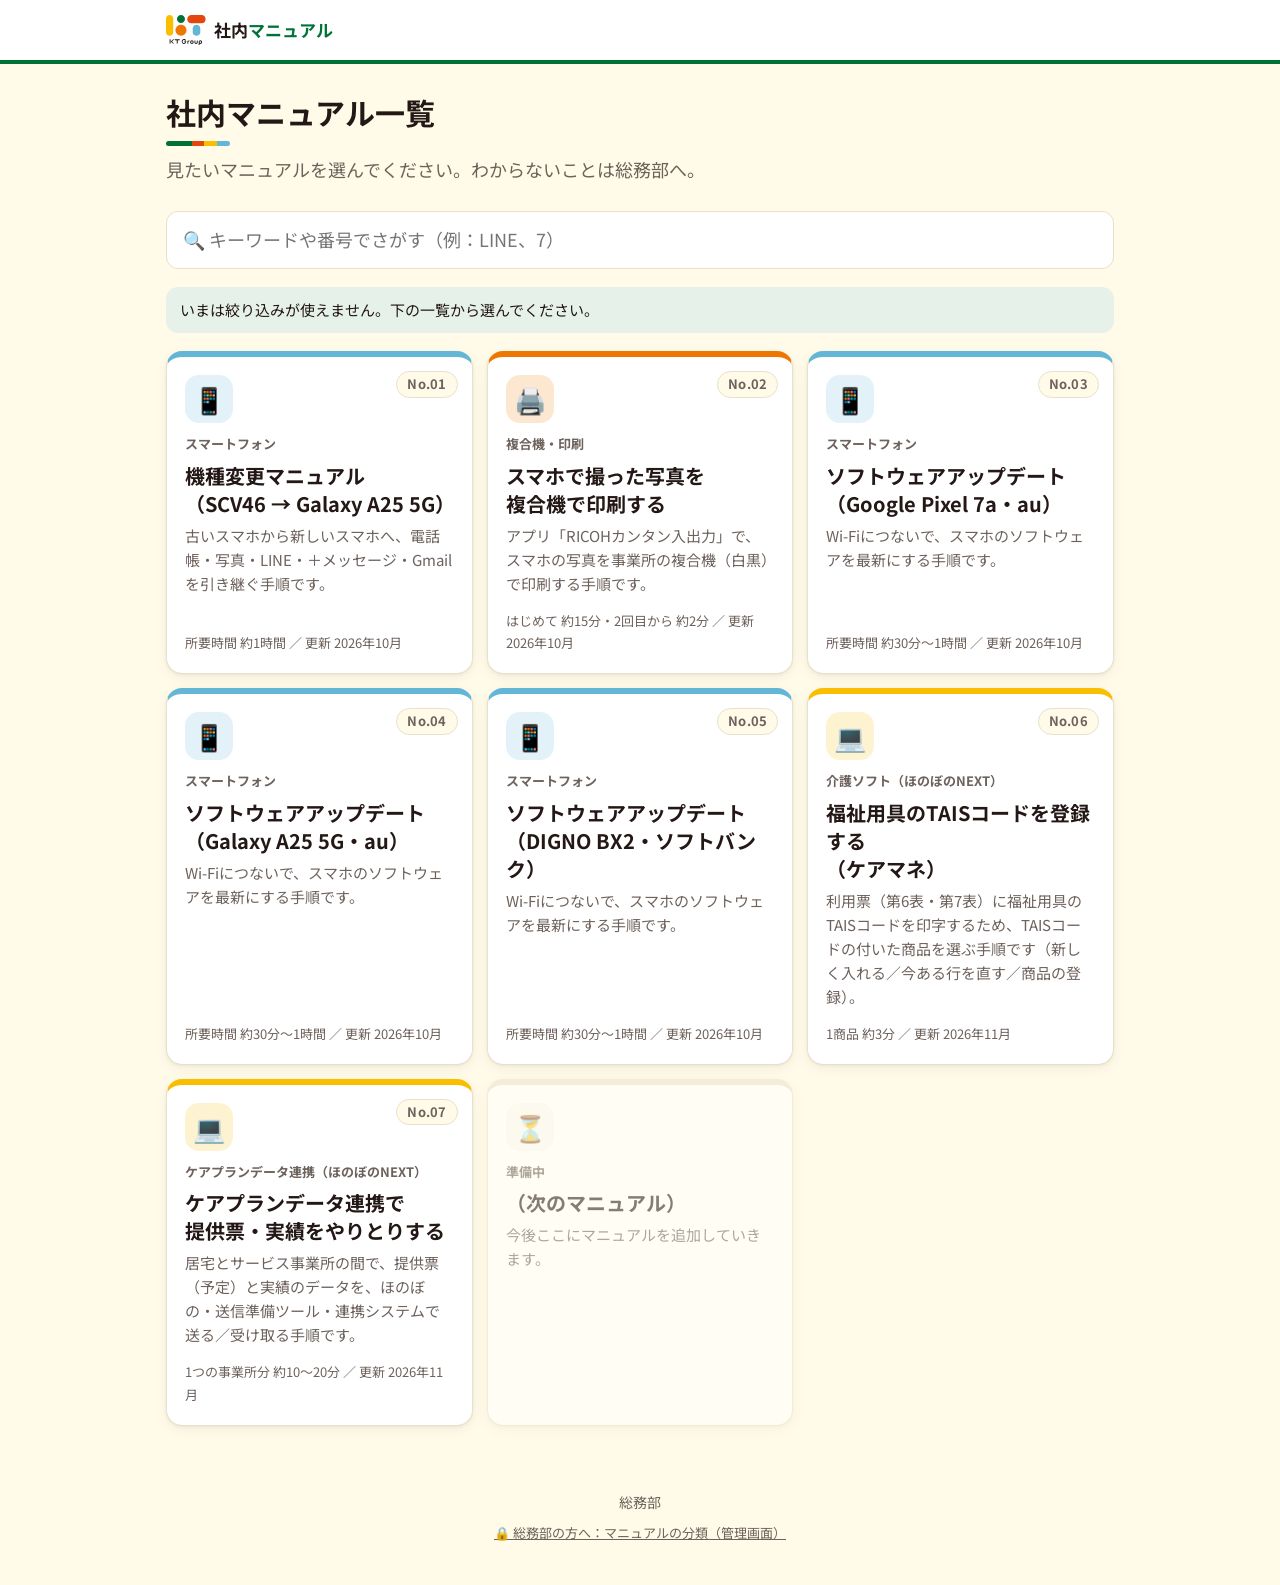
==== commit ce14e6cd: "TAISマニュアルを4冊の資料をもとに書き直し（新しく入れる／今ある行を直す／商品の登録）、画像の印を手順の番号にそろえた Co-Authored-By: Claude Opus 5.5 <norep" ====
--- a/index.html
+++ b/index.html
@@ -82,7 +82,7 @@
       <span class="no">No.06</span>
       <span class="cat">介護ソフト（ほのぼのNEXT）</span>
       <h2>福祉用具のTAISコードを登録する<br>（ケアマネ）</h2>
-      <p>利用票（第6表・第7表）に福祉用具のTAISコードを印字するため、福祉用具マスタに登録する手順です。</p>
+      <p>利用票（第6表・第7表）に福祉用具のTAISコードを印字するため、TAISコードの付いた商品を選ぶ手順です（新しく入れる／今ある行を直す／商品の登録）。</p>
       <span class="foot">1商品 約3分 ／ 更新 2026年11月</span>
     </a>
 
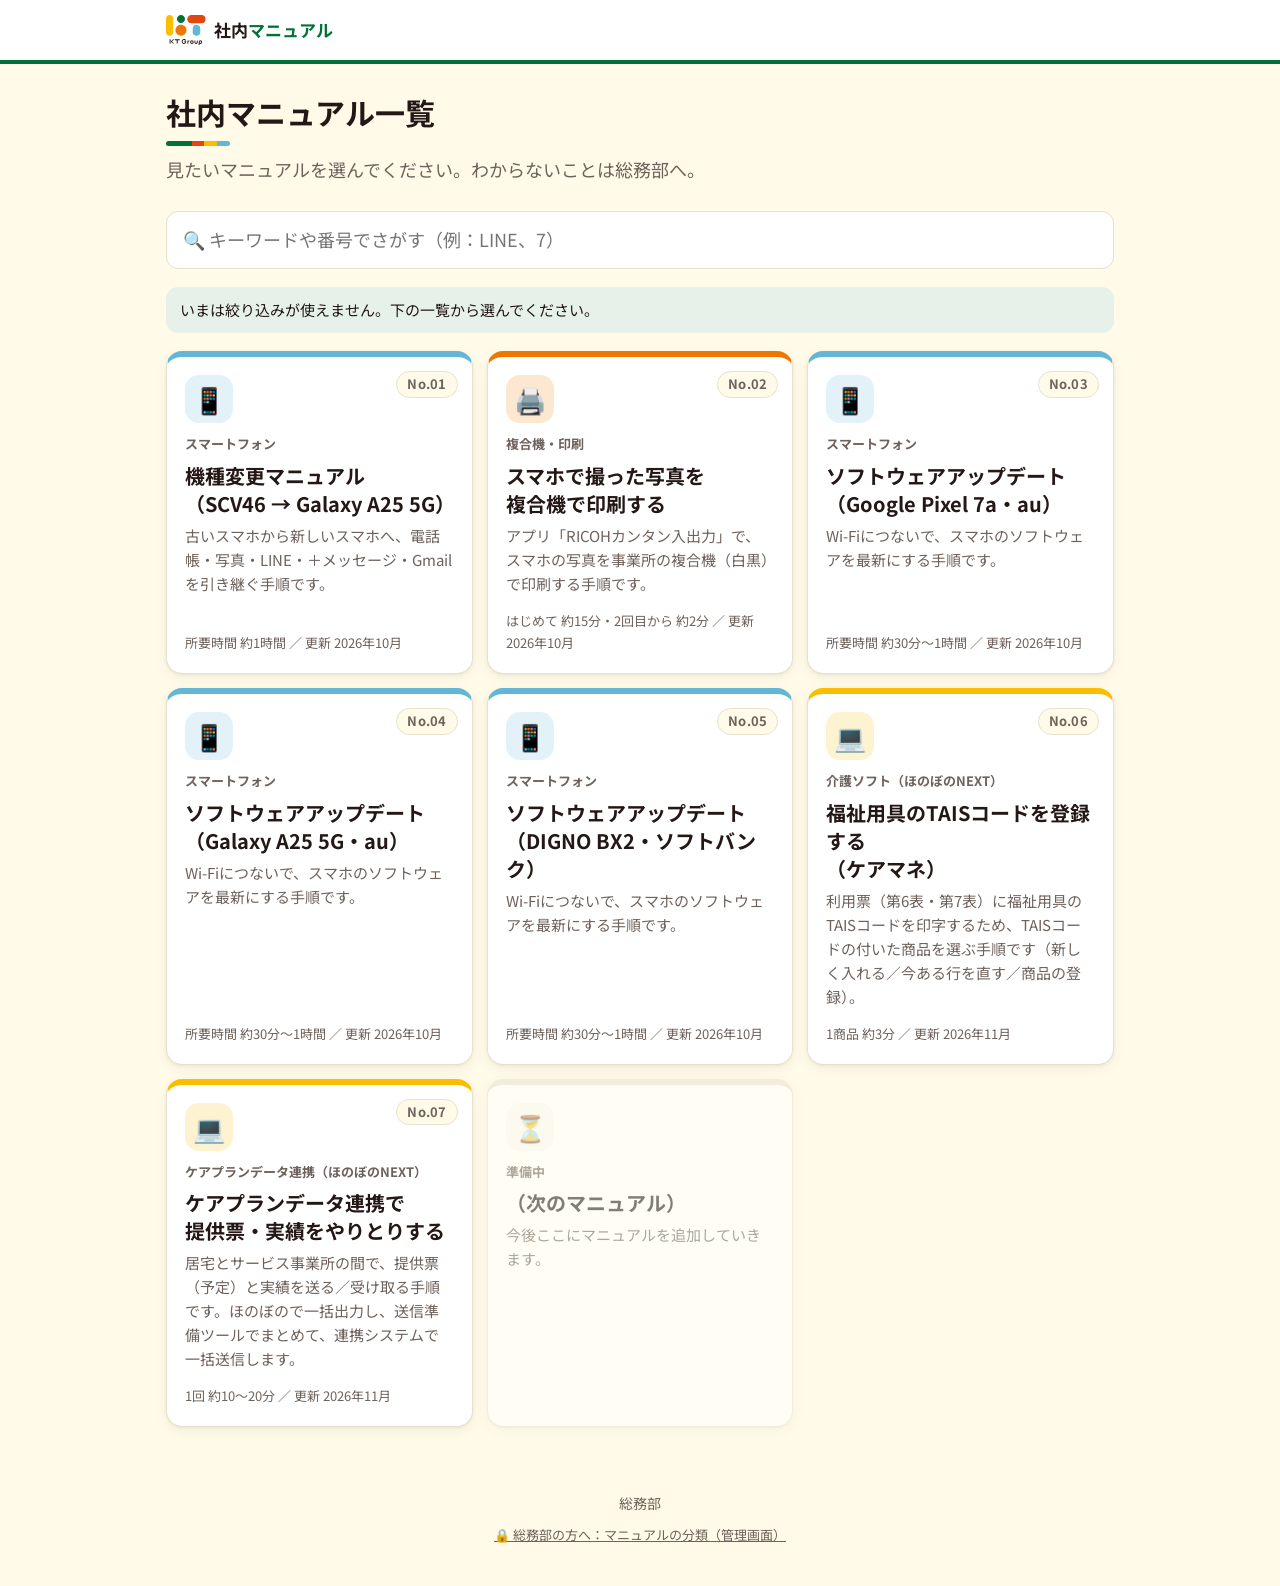
==== commit 7de7df68: "ケアプランデータ連携（No.07）を全体的に更新：一括出力→送信準備ツール→一括送信をメインにし、実績もツールで送る形に。個別送信と初期設定は別の章、画面は疑似画面に Co-Authored-By: " ====
--- a/index.html
+++ b/index.html
@@ -91,8 +91,8 @@
       <span class="no">No.07</span>
       <span class="cat">ケアプランデータ連携（ほのぼのNEXT）</span>
       <h2>ケアプランデータ連携で<br>提供票・実績をやりとりする</h2>
-      <p>居宅とサービス事業所の間で、提供票（予定）と実績のデータを、ほのぼの・送信準備ツール・連携システムで送る／受け取る手順です。</p>
-      <span class="foot">1つの事業所分 約10〜20分 ／ 更新 2026年11月</span>
+      <p>居宅とサービス事業所の間で、提供票（予定）と実績を送る／受け取る手順です。ほのぼので一括出力し、送信準備ツールでまとめて、連携システムで一括送信します。</p>
+      <span class="foot">1回 約10〜20分 ／ 更新 2026年11月</span>
     </a>
 
     <a class="card soon" href="#">
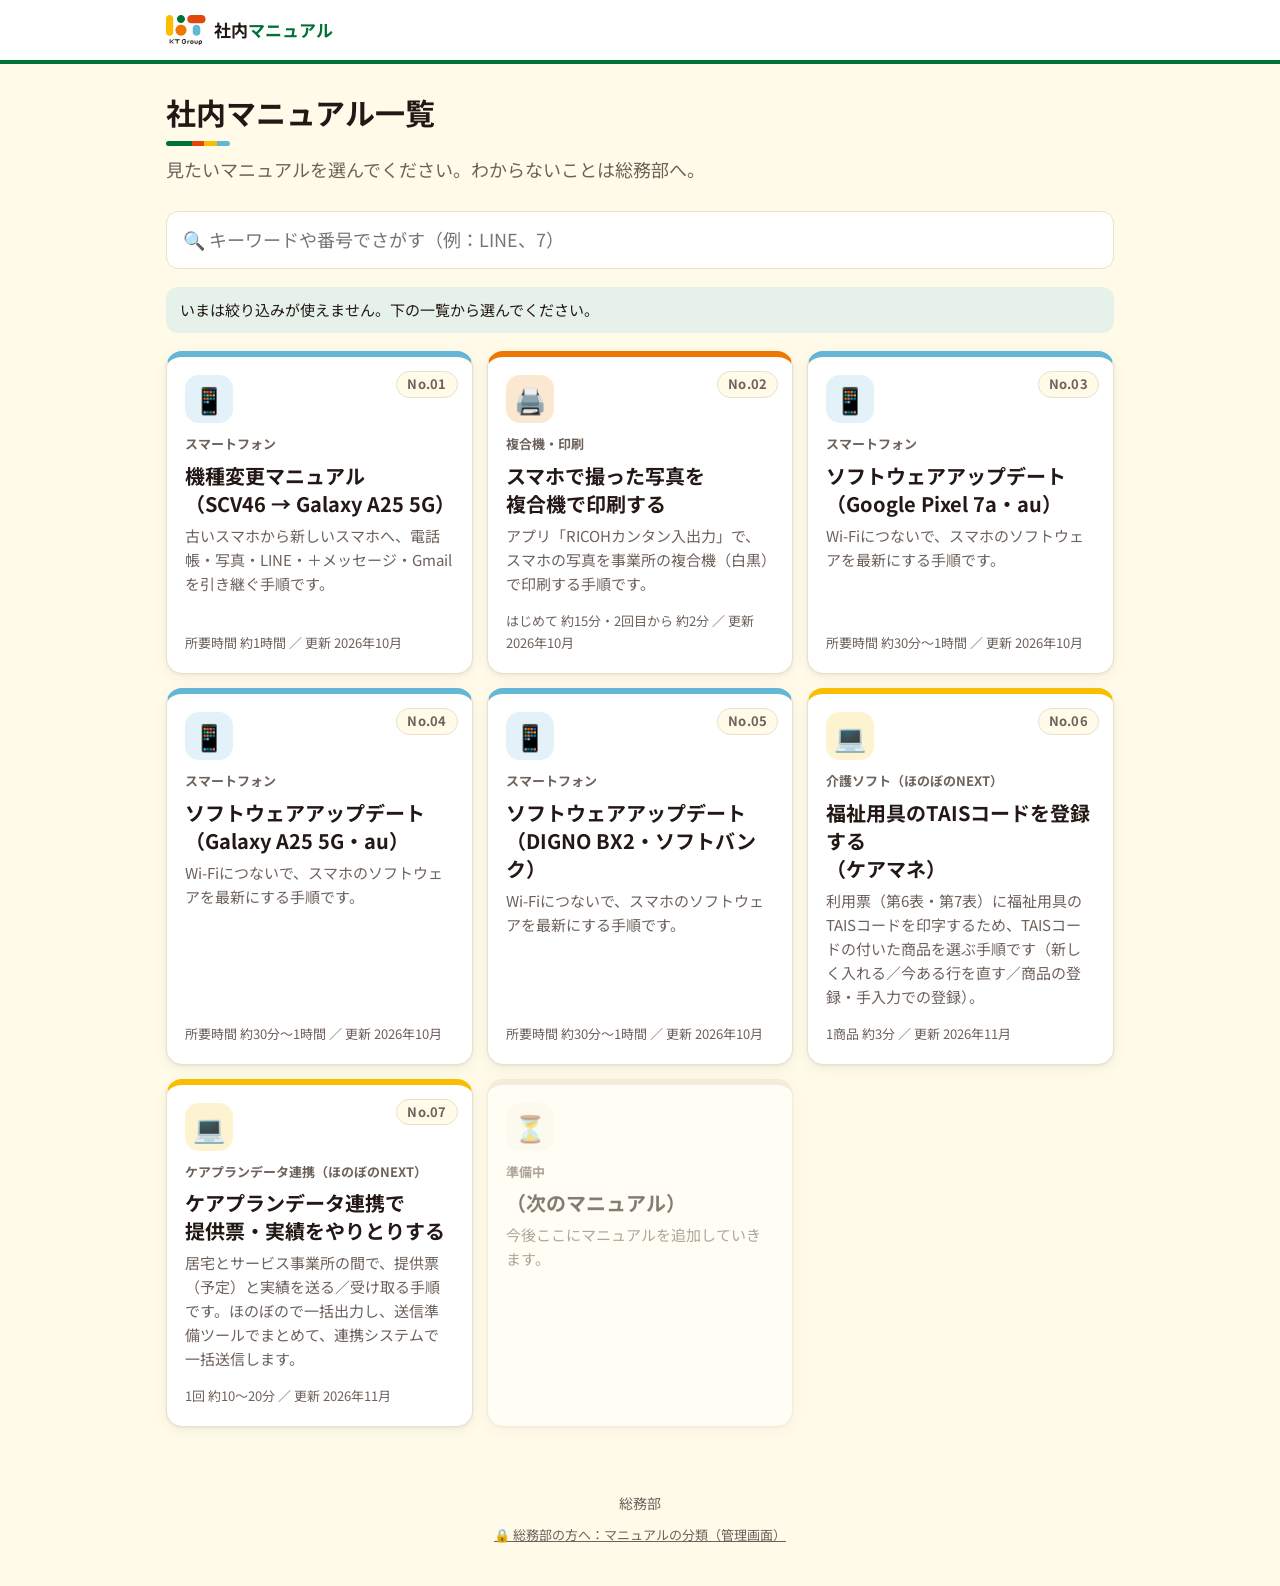
==== commit 0e83cee8: "TAISマニュアル（No.06）：マスタにない商品を福祉用具マスタで手入力登録する「作業D」を追加 Co-Authored-By: Claude Opus 5.5 <noreply@anthropic" ====
--- a/index.html
+++ b/index.html
@@ -82,7 +82,7 @@
       <span class="no">No.06</span>
       <span class="cat">介護ソフト（ほのぼのNEXT）</span>
       <h2>福祉用具のTAISコードを登録する<br>（ケアマネ）</h2>
-      <p>利用票（第6表・第7表）に福祉用具のTAISコードを印字するため、TAISコードの付いた商品を選ぶ手順です（新しく入れる／今ある行を直す／商品の登録）。</p>
+      <p>利用票（第6表・第7表）に福祉用具のTAISコードを印字するため、TAISコードの付いた商品を選ぶ手順です（新しく入れる／今ある行を直す／商品の登録・手入力での登録）。</p>
       <span class="foot">1商品 約3分 ／ 更新 2026年11月</span>
     </a>
 
--- a/assets/style.css
+++ b/assets/style.css
@@ -363,3 +363,17 @@
   padding: 1px 10px; border-radius: 99px; border: 1px solid var(--line);
   background: var(--bg); color: var(--sub); font-size: 13px; font-weight: 700; letter-spacing: .02em;
 }
+
+/* ---------- とくに目立たせる注意（返却前の確認など） ---------- */
+.box.must { background: var(--warn-soft); border: 3px solid var(--accent); border-left-width: 10px; padding: 16px 18px; margin: 18px 0; }
+.box.must .ttl { color: var(--warn); font-size: 22px; line-height: 1.4; margin-bottom: 6px; }
+.box.must ol { margin: 8px 0; padding-left: 1.4em; font-size: 19px; }
+.box.must li { margin: 6px 0; }
+.box.must .sub { color: var(--sub); font-size: 15px; font-weight: 400; }
+
+/* ---------- とても狭い画面：ヘッダーのボタンとロゴを小さく ---------- */
+@media (max-width: 380px) {
+  .site-head .wrap { gap: 4px; }
+  .site-head .logo-img { height: 24px; margin-right: 4px; }
+  .site-head .btn-ghost { font-size: 12px; padding: 4px 8px; }
+}
